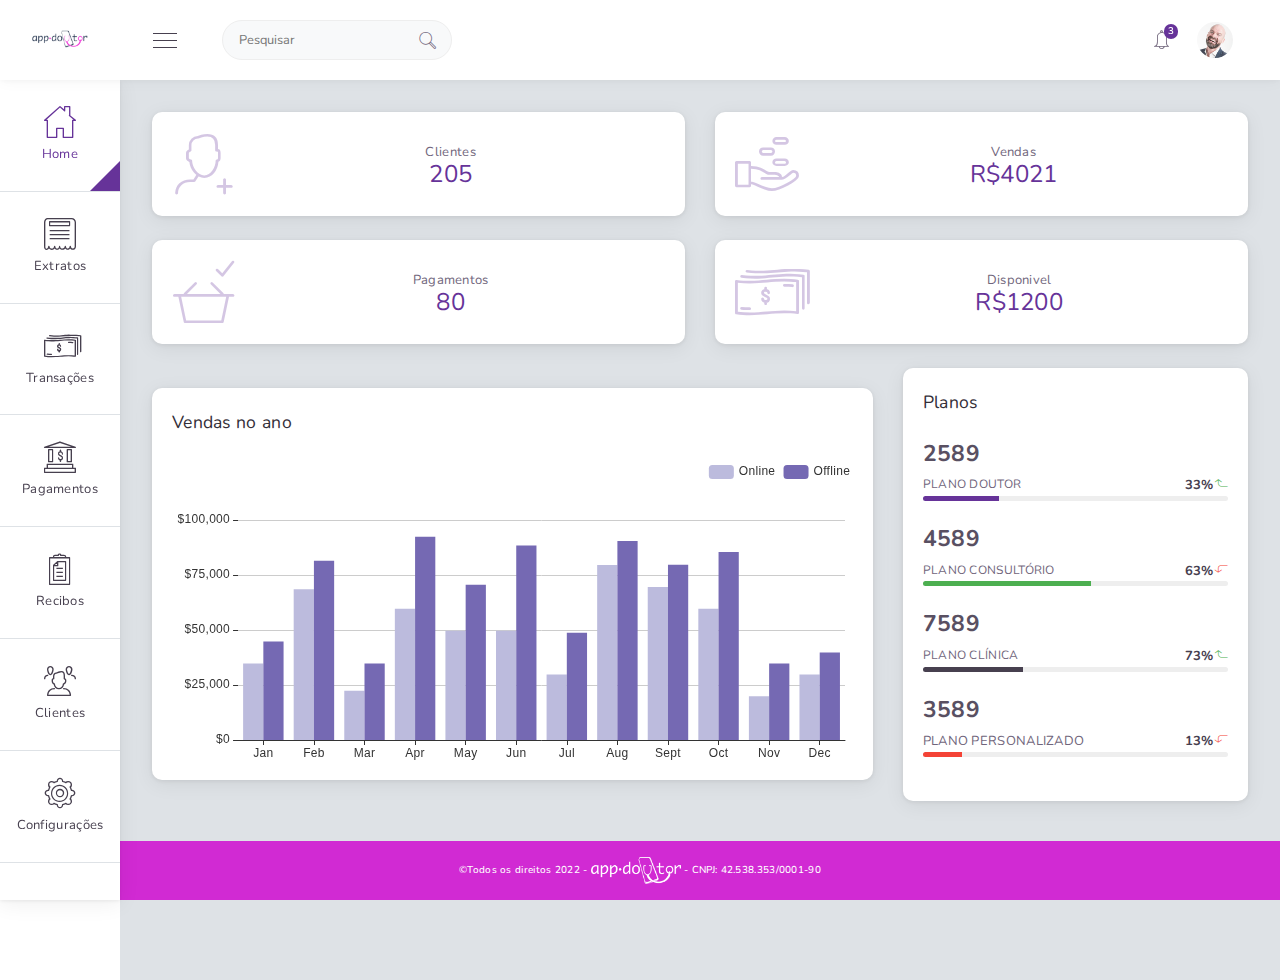
==== home.html @ 0757f5d6 "Criação da página admin" ====
<!DOCTYPE html>
<html lang="pt-br" dir="">

<head>
    <meta charset="UTF-8" />
    <meta name="viewport" content="width=device-width,initial-scale=1" />
    <meta http-equiv="X-UA-Compatible" content="ie=edge" />
    <title>App Doutor - Admin</title>
    <link href="https://fonts.googleapis.com/css?family=Nunito:300,400,400i,600,700,800,900" rel="stylesheet" />
    <link href="/assets/css/style.css" rel="stylesheet" />
    <link href="/assets/css/plugins/perfect-scrollbar.min.css" rel="stylesheet" />
    <link rel="stylesheet" href="/assets/fonts/iconsmind/iconsmind.css">
</head>

<body class="text-left">
    <div class="app-admin-wrap layout-sidebar-large">
        <div class="main-header">
            <div class="logo">
                <img src="/assets/images/favicon.png" alt="">
            </div>
            <div class="menu-toggle">
                <div></div>
                <div></div>
                <div></div>
            </div>
            <div class="d-flex align-items-center">
                <div class="search-bar">
                    <input type="text" placeholder="Pesquisar">
                    <i class="search-icon text-muted i-Magnifi-Glass1"></i>
                </div>
            </div>
            <div style="margin: auto"></div>
            <div class="header-part-right">
                <!-- Notificaiton -->
                <div class="dropdown">
                    <div class="badge-top-container" role="button" id="dropdownNotification" data-toggle="dropdown"
                        aria-haspopup="true" aria-expanded="false">
                        <span class="badge badge-primary">3</span>
                        <i class="i-Bell text-muted header-icon"></i>
                    </div>
                    <!-- Notification dropdown -->
                    <div class="dropdown-menu dropdown-menu-right notification-dropdown rtl-ps-none"
                        aria-labelledby="dropdownNotification" data-perfect-scrollbar data-suppress-scroll-x="true">
                        <div class="dropdown-item d-flex">
                            <div class="notification-icon">
                                <i class="i-Speach-Bubble-6 text-primary mr-1"></i>
                            </div>
                            <div class="notification-details flex-grow-1">
                                <p class="m-0 d-flex align-items-center">
                                    <span>Nova mensagem</span>
                                    <span class="badge badge-pill badge-primary ml-1 mr-1">novo</span>
                                    <span class="flex-grow-1"></span>
                                    <span class="text-small text-muted ml-auto">10 min</span>
                                </p>
                                <p class="text-small text-muted m-0">Arthur: Olá!</p>
                            </div>
                        </div>
                        <div class="dropdown-item d-flex">
                            <div class="notification-icon">
                                <i class="i-Receipt-3 text-success mr-1"></i>
                            </div>
                            <div class="notification-details flex-grow-1">
                                <p class="m-0 d-flex align-items-center">
                                    <span>Novo cliente cadastrado</span>
                                    <span class="badge badge-pill badge-success ml-1 mr-1">novo</span>
                                    <span class="flex-grow-1"></span>
                                    <span class="text-small text-muted ml-auto">2 hrs</span>
                                </p>
                                <p class="text-small text-muted m-0">Clínica x</p>
                            </div>
                        </div>
                    </div>
                </div>
                <!-- Notificaiton End -->
                <!-- User avatar dropdown -->
                <div class="dropdown">
                    <div class="user col align-self-end">
                        <img src="/assets/images/faces/1.jpg" id="userDropdown" alt="" data-toggle="dropdown"
                            aria-haspopup="true" aria-expanded="false">
                        <div class="dropdown-menu dropdown-menu-right" aria-labelledby="userDropdown">
                            <div class="dropdown-header">
                                <i class="i-Lock-User mr-1"></i> Arthur
                            </div>
                            <a class="dropdown-item">Configurações</a>
                            <a class="dropdown-item">Histórico de faturamento</a>
                            <a class="dropdown-item" href="signin.html">Sair</a>
                        </div>
                    </div>
                </div>
            </div>
        </div>
        <div class="side-content-wrap">
            <div class="sidebar-left open rtl-ps-none" data-perfect-scrollbar="" data-suppress-scroll-x="true">
                <ul class="navigation-left">
                    <li class="nav-item active" data-item="dashboard"><a class="nav-item-hold" href="home.html"><i
                                class="nav-icon i-Home1"></i><span class="nav-text">Home</span></a>
                        <div class="triangle"></div>
                    </li>
                    <li class="nav-item" data-item="forms"><a class="nav-item-hold" href="extrato.html"><i
                                class="nav-icon i-Receipt"></i><span class="nav-text">Extratos</span></a>
                        <div class="triangle"></div>
                    </li>
                    <li class="nav-item" data-item="forms"><a class="nav-item-hold" href="#"><i
                                class="nav-icon i-Money-2"></i><span class="nav-text">Transações</span></a>
                        <div class="triangle"></div>
                    </li>
                    <li class="nav-item" data-item="forms"><a class="nav-item-hold" href="#"><i
                                class="nav-icon i-Bank"></i><span class="nav-text">Pagamentos</span></a>
                        <div class="triangle"></div>
                    </li>
                    <li class="nav-item" data-item="forms"><a class="nav-item-hold" href="#"><i
                                class="nav-icon i-File-Clipboard-File--Text"></i><span
                                class="nav-text">Recibos</span></a>
                        <div class="triangle"></div>
                    </li>
                    <li class="nav-item" data-item="forms"><a class="nav-item-hold" href="#"><i
                                class="nav-icon i-Conference"></i><span class="nav-text">Clientes</span></a>
                        <div class="triangle"></div>
                    </li>
                    <li class="nav-item" data-item="forms"><a class="nav-item-hold" href="#"><i
                                class="nav-icon i-Gear"></i><span class="nav-text">Configurações</span></a>
                        <div class="triangle"></div>
                    </li>
                </ul>
            </div>
            <div class="sidebar-overlay"></div>
        </div>    
    </div>
    <div class="main-content-wrap sidenav-open d-flex flex-column">
        <div class="main-content">
         <div class="row">
             <!-- ICON BG-->
             <div class="col-lg-6 col-md-6 col-sm-6">
                 <div class="card card-icon-bg card-icon-bg-primary o-hidden mb-4">
                     <div class="card-body text-center"><i class="i-Add-User"></i>
                         <div class="content">
                             <p class="text-muted mt-2 mb-0">Clientes</p>
                             <p class="text-primary text-24 line-height-1 mb-2">205</p>
                         </div>
                     </div>
                 </div>
             </div>
             <div class="col-lg-6 col-md-6 col-sm-6">
                 <div class="card card-icon-bg card-icon-bg-primary o-hidden mb-4">
                     <div class="card-body text-center"><i class="i-Financial"></i>
                         <div class="content">
                             <p class="text-muted mt-2 mb-0">Vendas</p>
                             <p class="text-primary text-24 line-height-1 mb-2">R$4021</p>
                         </div>
                     </div>
                 </div>
             </div>
             <div class="col-lg-6 col-md-6 col-sm-6">
                 <div class="card card-icon-bg card-icon-bg-primary o-hidden mb-4">
                     <div class="card-body text-center"><i class="i-Checkout-Basket"></i>
                         <div class="content">
                             <p class="text-muted mt-2 mb-0">Pagamentos</p>
                             <p class="text-primary text-24 line-height-1 mb-2">80</p>
                         </div>
                     </div>
                 </div>
             </div>
             <div class="col-lg-6 col-md-6 col-sm-6">
                 <div class="card card-icon-bg card-icon-bg-primary o-hidden mb-4">
                     <div class="card-body text-center"><i class="i-Money-2"></i>
                         <div class="content">
                             <p class="text-muted mt-2 mb-0">Disponivel</p>
                             <p class="text-primary text-24 line-height-1 mb-2">R$1200</p>
                         </div>
                     </div>
                 </div>
             </div>
         </div>
 
         <div class="row">
             <div class="col-lg-8 col-md-12" style="margin: auto;">
                 <div class="card mb-4">
                     <div class="card-body">
                         <div class="card-title">Vendas no ano</div>
                         <div id="echartBar" style="height: 300px;"></div>
                     </div>
                 </div>
             </div>
             <div class="col-lg-4 col-md-4 mb-4">
                 <div class="card">
                     <div class="card-body">
                         <div class="card-title">Planos</div>
                         <div class="ul-widget-app__poll-list mb-4">
                             <h3 class="heading mr-2">2589</h3>
                             <div class="d-flex"><span class="text-muted text-12">PLANO DOUTOR</span><span class="t-font-boldest ml-auto">33%<i class="i-Turn-Up-2 text-14 text-success font-weight-700"></i></span></div>
                             <div class="progress progress--height-2 mb-3">
                                 <div class="progress-bar bg-primary" role="progressbar" style="width: 25%" aria-valuenow="25" aria-valuemin="0" aria-valuemax="100"></div>
                             </div>
                         </div>
                         <div class="ul-widget-app__poll-list mb-4">
                             <h3 class="heading mr-2">4589</h3>
                             <div class="d-flex"><span class="text-muted text-12">PLANO CONSULTÓRIO</span><span class="t-font-boldest ml-auto">63%<i class="i-Turn-Down-2 text-14 text-danger font-weight-700"></i></span></div>
                             <div class="progress progress--height-2 mb-3">
                                 <div class="progress-bar bg-success" role="progressbar" style="width: 55%" aria-valuenow="25" aria-valuemin="0" aria-valuemax="100"></div>
                             </div>
                         </div>
                         <div class="ul-widget-app__poll-list mb-4">
                             <h3 class="heading mr-2">7589</h3>
                             <div class="d-flex"><span class="text-muted text-12">PLANO CLÍNICA</span><span class="t-font-boldest ml-auto">73%<i class="i-Turn-Up-2 text-14 text-success font-weight-700"></i></span></div>
                             <div class="progress progress--height-2 mb-3">
                                 <div class="progress-bar bg-dark" role="progressbar" style="width: 33%" aria-valuenow="25" aria-valuemin="0" aria-valuemax="100"></div>
                             </div>
                         </div>
                         <div class="ul-widget-app__poll-list mb-4">
                             <h3 class="heading mr-2">3589</h3>
                             <div class="d-flex"><span class="text-muted">PLANO PERSONALIZADO</span><span class="t-font-boldest ml-auto">13%<i class="i-Turn-Down-2 text-14 text-danger font-weight-700"></i></span></div>
                             <div class="progress progress--height-2 mb-3">
                                 <div class="progress-bar bg-danger" role="progressbar" style="width: 13%" aria-valuenow="25" aria-valuemin="0" aria-valuemax="100"></div>
                             </div>
                         </div>
                     </div>
                 </div>
             </div>
         </div> 
        </div>
        <div class="espaco"></div>
     </div>   
    <footer class="p-3 d-flex justify-content-center navbar fixed-bottom" style="height: auto;">
        <h5 style="margin-bottom: 0; font-size: 10px;" class="text-white text-center" href="javascript:;">©Todos os
            direitos 2022 -
            <img src="assets/images/logos/logo-branco.png"
                style="width: 90px; margin: auto; display: inline-block; margin-bottom: 0;"> - CNPJ: 42.538.353/0001-90
        </h5>
    </footer>



    <!-- ============ Search UI End ============= -->
    <script src="/assets/js/plugins/jquery-3.3.1.min.js"></script>
    <script src="/assets/js/plugins/bootstrap.bundle.min.js"></script>
    <script src="/assets/js/plugins/perfect-scrollbar.min.js"></script>
    <script src="/assets/js/scripts/script.min.js"></script>
    <script src="/assets/js/scripts/sidebar.large.script.min.js"></script>
    <script src="/assets/js/plugins/echarts.min.js"></script>
    <script src="/assets/js/scripts/echart.options.min.js"></script>
    <script src="/assets/js/scripts/dashboard.v1.script.min.js"></script>
    <script src="/assets/js/scripts/customizer.script.min.js"></script>
</body>

</html>
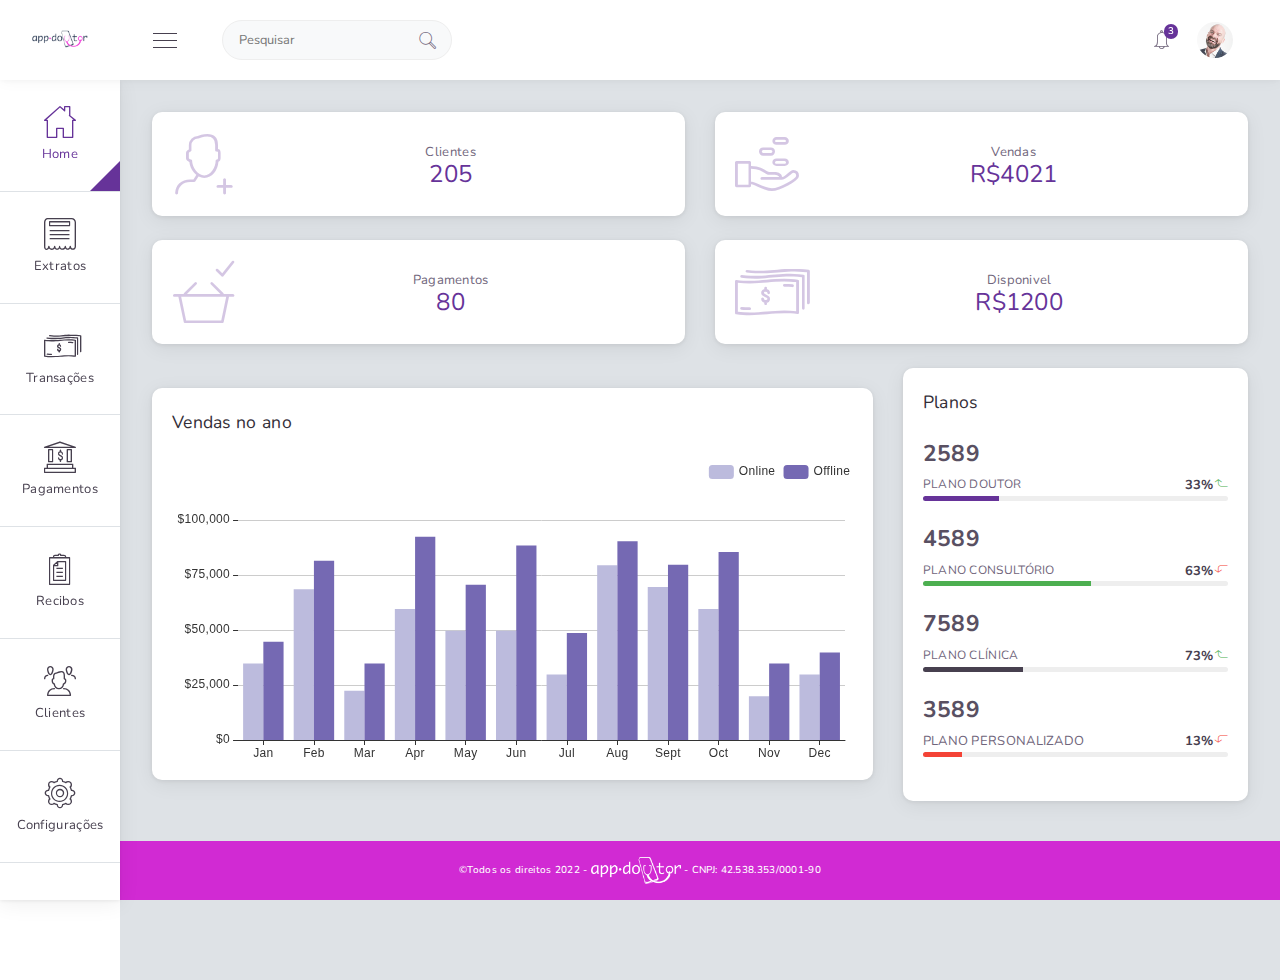
==== commit 540fc9d0: "." ====
--- a/home.html
+++ b/home.html
@@ -7,7 +7,8 @@
     <meta http-equiv="X-UA-Compatible" content="ie=edge" />
     <title>App Doutor - Admin</title>
     <link href="https://fonts.googleapis.com/css?family=Nunito:300,400,400i,600,700,800,900" rel="stylesheet" />
-    <link href="/assets/css/style.css" rel="stylesheet" />
+    <link rel="stylesheet" href="assets/css/bootstrap.min.css">
+    <link rel="stylesheet" href="assets/css/style.css">
     <link href="/assets/css/plugins/perfect-scrollbar.min.css" rel="stylesheet" />
     <link rel="stylesheet" href="/assets/fonts/iconsmind/iconsmind.css">
 </head>
--- a/assets/css/style.css
+++ b/assets/css/style.css
@@ -35234,3 +35234,10 @@
 .espaco {
     margin-top: 100px;
 }
+
+.entrar {
+   
+   color: #fff;
+    
+}
+
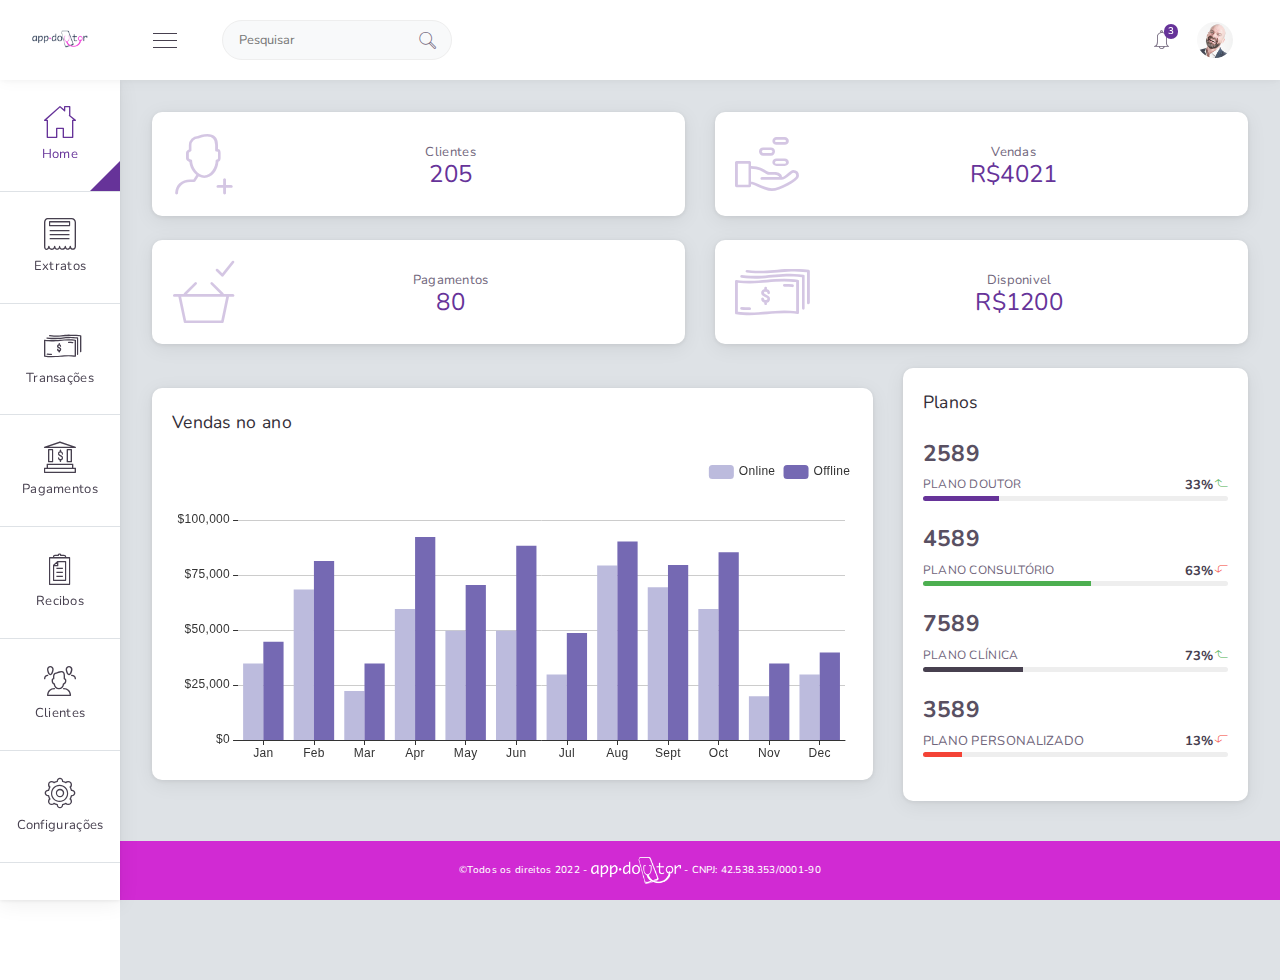
==== commit e577b635: "." ====
--- a/home.html
+++ b/home.html
@@ -9,15 +9,15 @@
     <link href="https://fonts.googleapis.com/css?family=Nunito:300,400,400i,600,700,800,900" rel="stylesheet" />
     <link rel="stylesheet" href="assets/css/bootstrap.min.css">
     <link rel="stylesheet" href="assets/css/style.css">
-    <link href="/assets/css/plugins/perfect-scrollbar.min.css" rel="stylesheet" />
-    <link rel="stylesheet" href="/assets/fonts/iconsmind/iconsmind.css">
+    <link href="assets/css/plugins/perfect-scrollbar.min.css" rel="stylesheet" />
+    <link rel="stylesheet" href="assets/fonts/iconsmind/iconsmind.css">
 </head>
 
 <body class="text-left">
     <div class="app-admin-wrap layout-sidebar-large">
         <div class="main-header">
             <div class="logo">
-                <img src="/assets/images/favicon.png" alt="">
+                <img src="assets/images/favicon.png" alt="">
             </div>
             <div class="menu-toggle">
                 <div></div>
@@ -76,7 +76,7 @@
                 <!-- User avatar dropdown -->
                 <div class="dropdown">
                     <div class="user col align-self-end">
-                        <img src="/assets/images/faces/1.jpg" id="userDropdown" alt="" data-toggle="dropdown"
+                        <img src="assets/images/faces/1.jpg" id="userDropdown" alt="" data-toggle="dropdown"
                             aria-haspopup="true" aria-expanded="false">
                         <div class="dropdown-menu dropdown-menu-right" aria-labelledby="userDropdown">
                             <div class="dropdown-header">
@@ -232,15 +232,15 @@
 
 
     <!-- ============ Search UI End ============= -->
-    <script src="/assets/js/plugins/jquery-3.3.1.min.js"></script>
-    <script src="/assets/js/plugins/bootstrap.bundle.min.js"></script>
-    <script src="/assets/js/plugins/perfect-scrollbar.min.js"></script>
-    <script src="/assets/js/scripts/script.min.js"></script>
-    <script src="/assets/js/scripts/sidebar.large.script.min.js"></script>
-    <script src="/assets/js/plugins/echarts.min.js"></script>
-    <script src="/assets/js/scripts/echart.options.min.js"></script>
-    <script src="/assets/js/scripts/dashboard.v1.script.min.js"></script>
-    <script src="/assets/js/scripts/customizer.script.min.js"></script>
+    <script src="assets/js/plugins/jquery-3.3.1.min.js"></script>
+    <script src="assets/js/plugins/bootstrap.bundle.min.js"></script>
+    <script src="assets/js/plugins/perfect-scrollbar.min.js"></script>
+    <script src="assets/js/scripts/script.min.js"></script>
+    <script src="assets/js/scripts/sidebar.large.script.min.js"></script>
+    <script src="assets/js/plugins/echarts.min.js"></script>
+    <script src="assets/js/scripts/echart.options.min.js"></script>
+    <script src="assets/js/scripts/dashboard.v1.script.min.js"></script>
+    <script src="assets/js/scripts/customizer.script.min.js"></script>
 </body>
 
 </html>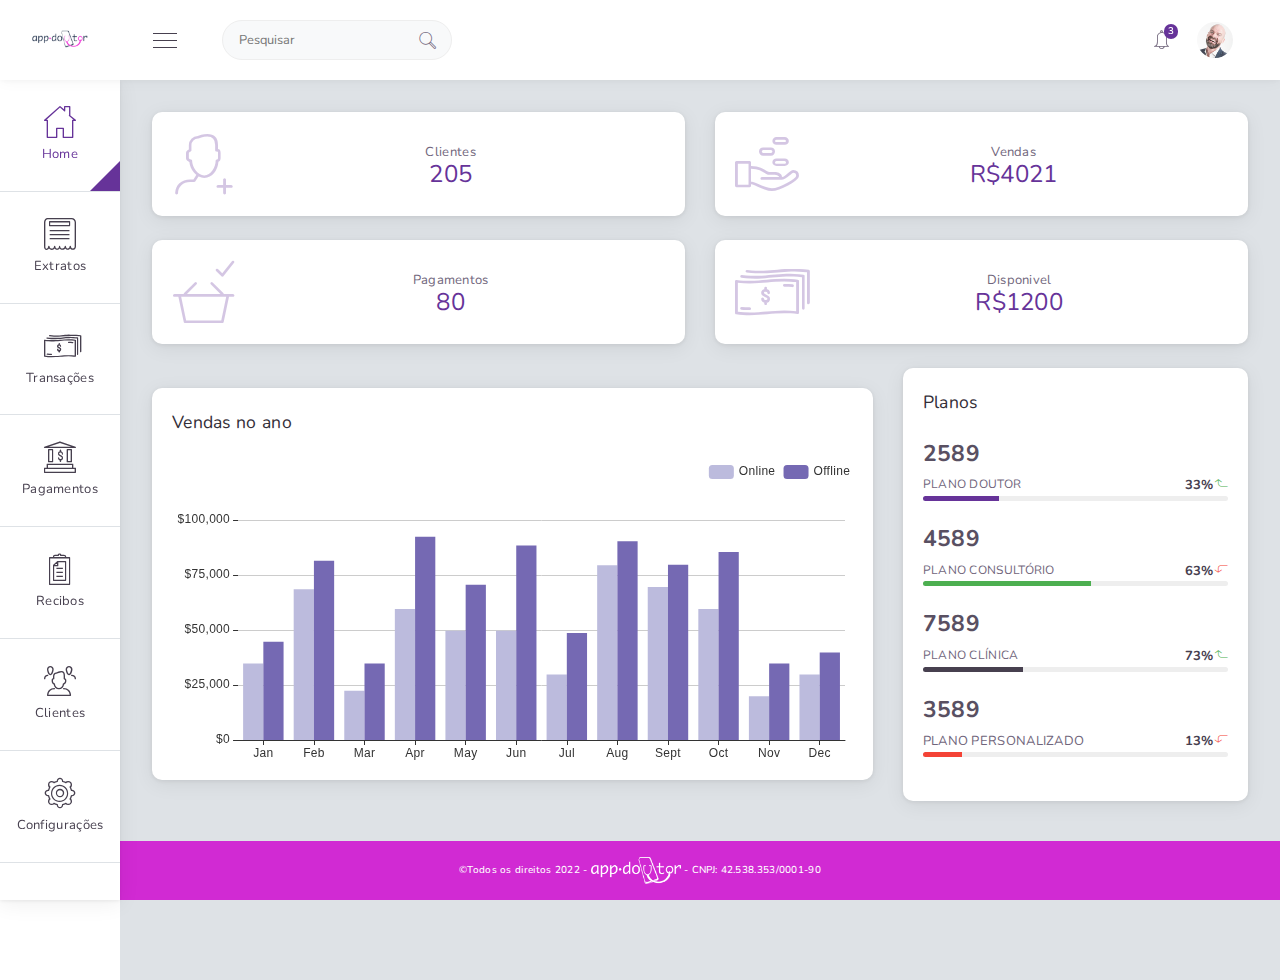
==== commit c5ea6175: "." ====
--- a/home.html
+++ b/home.html
@@ -232,15 +232,15 @@
 
 
     <!-- ============ Search UI End ============= -->
-    <script src="assets/js/plugins/jquery-3.3.1.min.js"></script>
-    <script src="assets/js/plugins/bootstrap.bundle.min.js"></script>
-    <script src="assets/js/plugins/perfect-scrollbar.min.js"></script>
-    <script src="assets/js/scripts/script.min.js"></script>
-    <script src="assets/js/scripts/sidebar.large.script.min.js"></script>
-    <script src="assets/js/plugins/echarts.min.js"></script>
-    <script src="assets/js/scripts/echart.options.min.js"></script>
-    <script src="assets/js/scripts/dashboard.v1.script.min.js"></script>
-    <script src="assets/js/scripts/customizer.script.min.js"></script>
+    <script src="./assets/js/plugins/jquery-3.3.1.min.js"></script>
+    <script src="./assets/js/plugins/bootstrap.bundle.min.js"></script>
+    <script src="./assets/js/plugins/perfect-scrollbar.min.js"></script>
+    <script src="./assets/js/scripts/script.min.js"></script>
+    <script src="./assets/js/scripts/sidebar.large.script.min.js"></script>
+    <script src="./assets/js/plugins/echarts.min.js"></script>
+    <script src="./assets/js/scripts/echart.options.min.js"></script>
+    <script src="./assets/js/scripts/dashboard.v1.script.min.js"></script>
+    <script src="./assets/js/scripts/customizer.script.min.js"></script>
 </body>
 
 </html>